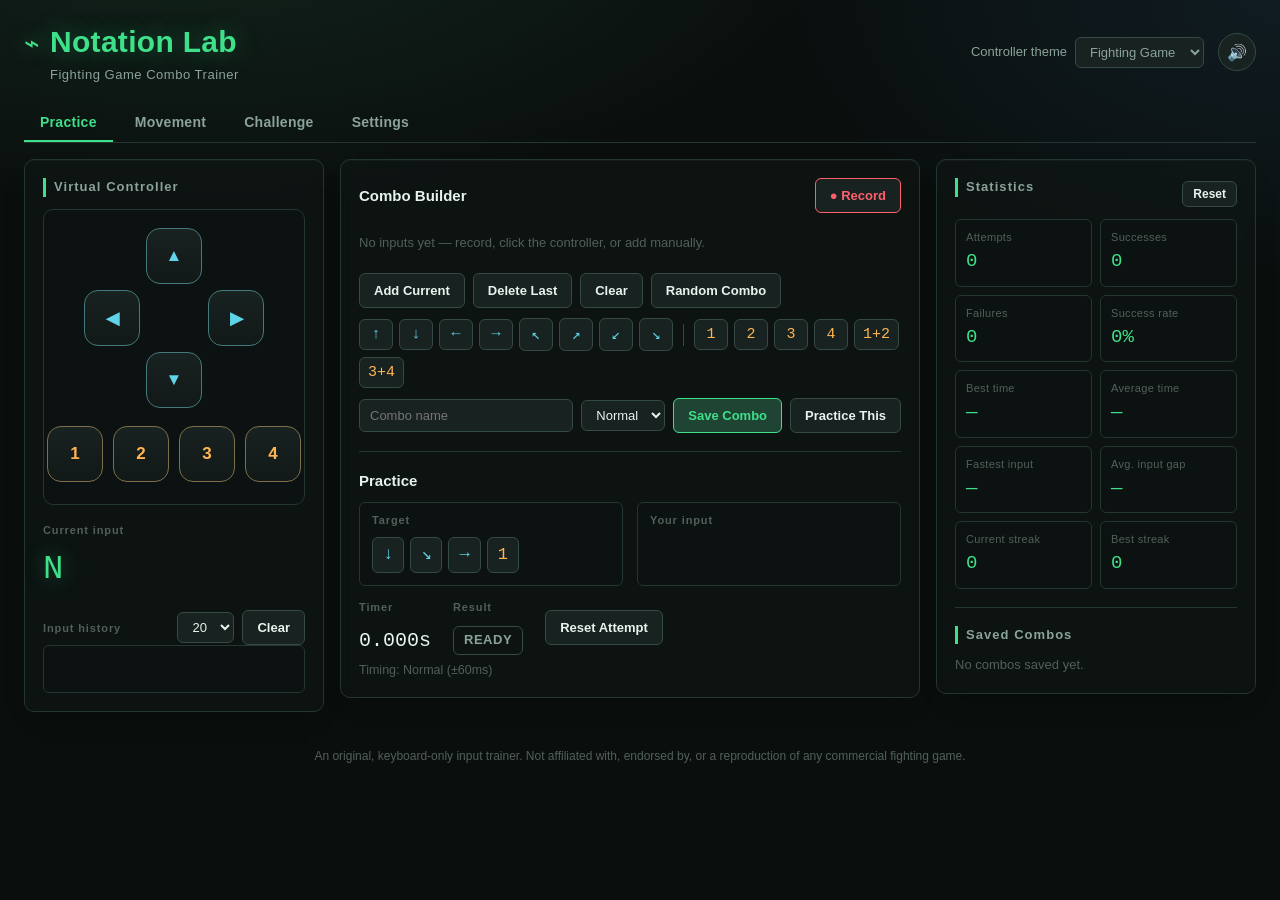
==== fighting-game-trainer/index.html @ c9b0a7a6 "prototype" ====
<!DOCTYPE html>
<html lang="en">
<head>
<meta charset="UTF-8" />
<meta name="viewport" content="width=device-width, initial-scale=1.0" />
<title>Notation Lab — Fighting Game Combo Trainer</title>
<meta name="description" content="Practice fighting-game directional inputs and combos on your keyboard, no controller required." />
<link rel="stylesheet" href="css/style.css" />
</head>
<body>
<div class="app-shell">

  <header class="app-header">
    <div class="brand">
      <span class="brand-mark" aria-hidden="true">⌁</span>
      <h1 class="app-title">Notation Lab<span class="app-subtitle">Fighting Game Combo Trainer</span></h1>
    </div>

    <div class="header-controls">
      <div class="field-inline">
        <label for="theme-select">Controller theme</label>
        <select id="theme-select">
          <option value="fighting-game">Fighting Game</option>
          <option value="classic-arcade">Classic Arcade</option>
          <option value="minimal">Minimal</option>
          <option value="leverless">Leverless</option>
        </select>
      </div>
      <button id="mute-btn" class="icon-btn" type="button" aria-pressed="false" aria-label="Mute sound">🔊</button>
    </div>
  </header>

  <nav class="tab-nav" role="tablist" aria-label="Trainer sections">
    <button class="tab-btn active" data-tab="practice" role="tab" aria-selected="true">Practice</button>
    <button class="tab-btn" data-tab="movement" role="tab" aria-selected="false">Movement</button>
    <button class="tab-btn" data-tab="challenge" role="tab" aria-selected="false">Challenge</button>
    <button class="tab-btn" data-tab="settings" role="tab" aria-selected="false">Settings</button>
  </nav>

  <main class="app-main">

    <!-- ================= LEFT: VIRTUAL CONTROLLER + LIVE INPUT ================= -->
    <section class="panel controller-panel" aria-label="Virtual controller">
      <h2 class="panel-title">Virtual Controller</h2>

      <div id="virtual-controller" class="virtual-controller theme-fighting-game" data-theme="fighting-game">
        <div class="vc-dpad" role="group" aria-label="Directions">
          <button class="vc-btn vc-dir" data-action="up" aria-label="Up">▲</button>
          <button class="vc-btn vc-dir" data-action="left" aria-label="Left">◀</button>
          <div class="vc-dpad-center" aria-hidden="true"></div>
          <button class="vc-btn vc-dir" data-action="right" aria-label="Right">▶</button>
          <button class="vc-btn vc-dir" data-action="down" aria-label="Down">▼</button>
        </div>
        <div class="vc-buttons" role="group" aria-label="Attack buttons">
          <button class="vc-btn vc-atk" data-action="button1" aria-label="Button 1">1</button>
          <button class="vc-btn vc-atk" data-action="button2" aria-label="Button 2">2</button>
          <button class="vc-btn vc-atk" data-action="button3" aria-label="Button 3">3</button>
          <button class="vc-btn vc-atk" data-action="button4" aria-label="Button 4">4</button>
        </div>
      </div>

      <div class="live-input">
        <div class="current-input-block">
          <span class="field-label">Current input</span>
          <div id="current-input-display" class="current-input" aria-live="polite">N</div>
        </div>

        <div class="history-block">
          <div class="history-header">
            <span class="field-label">Input history</span>
            <div class="history-controls">
              <select id="history-length-select" aria-label="History length">
                <option value="10">10</option>
                <option value="20" selected>20</option>
                <option value="30">30</option>
                <option value="50">50</option>
              </select>
              <button id="clear-history-btn" class="ghost-btn" type="button">Clear</button>
            </div>
          </div>
          <div id="input-history-display" class="input-history" aria-live="polite"></div>
        </div>
      </div>
    </section>

    <!-- ================= CENTER: TAB CONTENT ================= -->
    <section class="panel tab-content-panel" aria-label="Trainer modes">

      <div id="tab-practice" class="tab-panel active" role="tabpanel">
        <div class="subsection">
          <div class="subsection-header">
            <h3>Combo Builder</h3>
            <button id="builder-record-btn" class="rec-btn" type="button">● Record</button>
          </div>

          <div id="builder-sequence-display" class="token-row builder-empty" aria-live="polite">
            <span class="placeholder">No inputs yet — record, click the controller, or add manually.</span>
          </div>

          <div class="button-row">
            <button id="builder-add-current-btn" class="ghost-btn" type="button">Add Current</button>
            <button id="builder-delete-last-btn" class="ghost-btn" type="button">Delete Last</button>
            <button id="builder-clear-btn" class="ghost-btn" type="button">Clear</button>
            <button id="builder-random-btn" class="ghost-btn" type="button">Random Combo</button>
          </div>

          <div class="manual-palette" id="builder-manual-palette" aria-label="Insert notation manually">
            <button class="palette-btn" data-token="↑" type="button">↑</button>
            <button class="palette-btn" data-token="↓" type="button">↓</button>
            <button class="palette-btn" data-token="←" type="button">←</button>
            <button class="palette-btn" data-token="→" type="button">→</button>
            <button class="palette-btn" data-token="↖" type="button">↖</button>
            <button class="palette-btn" data-token="↗" type="button">↗</button>
            <button class="palette-btn" data-token="↙" type="button">↙</button>
            <button class="palette-btn" data-token="↘" type="button">↘</button>
            <span class="palette-divider" aria-hidden="true"></span>
            <button class="palette-btn atk" data-token="1" type="button">1</button>
            <button class="palette-btn atk" data-token="2" type="button">2</button>
            <button class="palette-btn atk" data-token="3" type="button">3</button>
            <button class="palette-btn atk" data-token="4" type="button">4</button>
            <button class="palette-btn atk" data-token="1+2" type="button">1+2</button>
            <button class="palette-btn atk" data-token="3+4" type="button">3+4</button>
          </div>

          <div class="save-row">
            <input id="builder-combo-name-input" type="text" placeholder="Combo name" maxlength="40" />
            <select id="builder-difficulty-select" aria-label="Combo difficulty">
              <option>Easy</option>
              <option selected>Normal</option>
              <option>Hard</option>
              <option>Expert</option>
            </select>
            <button id="builder-save-btn" class="primary-btn" type="button">Save Combo</button>
            <button id="builder-use-as-target-btn" class="ghost-btn" type="button">Practice This</button>
          </div>
        </div>

        <div class="subsection">
          <h3>Practice</h3>
          <div class="practice-grid">
            <div class="practice-block">
              <span class="field-label">Target</span>
              <div id="practice-target-display" class="token-row target-row"></div>
            </div>
            <div class="practice-block">
              <span class="field-label">Your input</span>
              <div id="practice-progress-display" class="token-row progress-row"></div>
            </div>
          </div>
          <div class="practice-meta">
            <div class="meta-stat">
              <span class="field-label">Timer</span>
              <span id="practice-timer-display" class="meta-value mono">0.000s</span>
            </div>
            <div class="meta-stat">
              <span class="field-label">Result</span>
              <span id="practice-result-display" class="meta-value result-badge">READY</span>
            </div>
            <button id="practice-reset-btn" class="ghost-btn" type="button">Reset Attempt</button>
          </div>
          <p id="practice-timing-note" class="hint-text">Timing: Normal (±60ms)</p>
        </div>
      </div>

      <div id="tab-movement" class="tab-panel" role="tabpanel">
        <div class="subsection">
          <h3>Movement Drills</h3>
          <div id="movement-exercise-list" class="exercise-list" role="list"></div>
        </div>
        <div class="subsection">
          <h3 id="movement-active-name">Select a drill</h3>
          <div class="practice-grid">
            <div class="practice-block">
              <span class="field-label">Target</span>
              <div id="movement-target-display" class="token-row target-row"></div>
            </div>
            <div class="practice-block">
              <span class="field-label">Your input</span>
              <div id="movement-progress-display" class="token-row progress-row"></div>
            </div>
          </div>
          <div class="practice-meta">
            <div class="meta-stat">
              <span class="field-label">Result</span>
              <span id="movement-result-display" class="meta-value result-badge">READY</span>
            </div>
            <button id="movement-reset-btn" class="ghost-btn" type="button">Reset</button>
          </div>
        </div>
      </div>

      <div id="tab-challenge" class="tab-panel" role="tabpanel">
        <div class="subsection">
          <div class="subsection-header">
            <h3>Random Challenge</h3>
            <div class="field-inline">
              <label for="challenge-difficulty-select">Difficulty</label>
              <select id="challenge-difficulty-select">
                <option>Easy</option>
                <option selected>Normal</option>
                <option>Hard</option>
                <option>Expert</option>
              </select>
            </div>
          </div>
          <button id="challenge-new-btn" class="primary-btn" type="button">New Challenge</button>

          <div class="practice-grid">
            <div class="practice-block">
              <span class="field-label">Target</span>
              <div id="challenge-target-display" class="token-row target-row"></div>
            </div>
            <div class="practice-block">
              <span class="field-label">Your input</span>
              <div id="challenge-progress-display" class="token-row progress-row"></div>
            </div>
          </div>
          <div class="practice-meta">
            <div class="meta-stat">
              <span class="field-label">Timer</span>
              <span id="challenge-timer-display" class="meta-value mono">0.000s</span>
            </div>
            <div class="meta-stat">
              <span class="field-label">Result</span>
              <span id="challenge-result-display" class="meta-value result-badge">READY</span>
            </div>
          </div>
        </div>
      </div>

      <div id="tab-settings" class="tab-panel" role="tabpanel">
        <div class="subsection">
          <h3>Key Mapping</h3>
          <p class="hint-text">Click a binding, then press the key you want to use.</p>
          <div id="keybind-list" class="keybind-list">
            <div class="keybind-row"><span>Up</span><button class="remap-btn" data-action="up" type="button">C</button></div>
            <div class="keybind-row"><span>Down</span><button class="remap-btn" data-action="down" type="button">W</button></div>
            <div class="keybind-row"><span>Left</span><button class="remap-btn" data-action="left" type="button">Q</button></div>
            <div class="keybind-row"><span>Right</span><button class="remap-btn" data-action="right" type="button">E</button></div>
            <div class="keybind-row"><span>Button 1</span><button class="remap-btn" data-action="button1" type="button">J</button></div>
            <div class="keybind-row"><span>Button 2</span><button class="remap-btn" data-action="button2" type="button">K</button></div>
            <div class="keybind-row"><span>Button 3</span><button class="remap-btn" data-action="button3" type="button">U</button></div>
            <div class="keybind-row"><span>Button 4</span><button class="remap-btn" data-action="button4" type="button">I</button></div>
          </div>
          <p id="keybind-conflict-warning" class="warning-text hidden" role="alert"></p>
        </div>

        <div class="subsection">
          <h3>Timing &amp; Sound</h3>
          <div class="field-inline">
            <label for="timing-difficulty-select">Timing difficulty</label>
            <select id="timing-difficulty-select">
              <option value="strict">Strict (±30ms)</option>
              <option value="normal" selected>Normal (±60ms)</option>
              <option value="relaxed">Relaxed (±100ms)</option>
            </select>
          </div>
          <div class="field-inline">
            <label for="sound-toggle-checkbox">Sound feedback</label>
            <input id="sound-toggle-checkbox" type="checkbox" checked />
          </div>
          <div class="field-inline">
            <label for="reduced-motion-checkbox">Reduce motion</label>
            <input id="reduced-motion-checkbox" type="checkbox" />
          </div>
        </div>

        <div class="button-row">
          <button id="save-settings-btn" class="primary-btn" type="button">Save Settings</button>
          <button id="reset-defaults-btn" class="ghost-btn" type="button">Reset Defaults</button>
          <span id="settings-saved-note" class="hint-text" aria-live="polite"></span>
        </div>
      </div>

    </section>

    <!-- ================= RIGHT: STATISTICS + SAVED COMBOS ================= -->
    <section class="panel side-panel" aria-label="Statistics and saved combos">
      <div class="subsection">
        <div class="subsection-header">
          <h2 class="panel-title">Statistics</h2>
          <button id="reset-stats-btn" class="ghost-btn small" type="button">Reset</button>
        </div>
        <div class="stats-grid" id="stats-grid">
          <div class="stat-card"><span class="stat-value" id="stat-total-attempts">0</span><span class="stat-label">Attempts</span></div>
          <div class="stat-card"><span class="stat-value" id="stat-successful-attempts">0</span><span class="stat-label">Successes</span></div>
          <div class="stat-card"><span class="stat-value" id="stat-failed-attempts">0</span><span class="stat-label">Failures</span></div>
          <div class="stat-card"><span class="stat-value" id="stat-success-rate">0%</span><span class="stat-label">Success rate</span></div>
          <div class="stat-card"><span class="stat-value" id="stat-best-time">—</span><span class="stat-label">Best time</span></div>
          <div class="stat-card"><span class="stat-value" id="stat-average-time">—</span><span class="stat-label">Average time</span></div>
          <div class="stat-card"><span class="stat-value" id="stat-fastest-input">—</span><span class="stat-label">Fastest input</span></div>
          <div class="stat-card"><span class="stat-value" id="stat-average-gap">—</span><span class="stat-label">Avg. input gap</span></div>
          <div class="stat-card"><span class="stat-value" id="stat-current-streak">0</span><span class="stat-label">Current streak</span></div>
          <div class="stat-card"><span class="stat-value" id="stat-best-streak">0</span><span class="stat-label">Best streak</span></div>
        </div>
      </div>

      <div class="subsection">
        <h2 class="panel-title">Saved Combos</h2>
        <ul id="saved-combos-list" class="saved-combos-list">
          <li class="empty-note">No combos saved yet.</li>
        </ul>
      </div>
    </section>

  </main>

  <footer class="app-footer">
    <p>An original, keyboard-only input trainer. Not affiliated with, endorsed by, or a reproduction of any commercial fighting game.</p>
  </footer>
</div>

<script type="module" src="js/app.js"></script>
</body>
</html>
---- fighting-game-trainer/css/style.css ----
/* =========================================================================
   Notation Lab — Fighting Game Combo Trainer
   Design language: a deep-graphite arcade cabinet panel. Phosphor-green is the
   marquee accent (per brief); amber marks attack buttons, cyan marks
   direction/info readouts, so the two input families are always visually
   distinct at a glance. Notation and timers use a monospaced, tabular-numeral
   face because they are literal readouts, not decoration.
   ========================================================================= */

:root {
  --bg-void: #0a0f0e;
  --bg-panel: #10171685;
  --bg-panel-solid: #121918;
  --bg-raised: #182220;
  --bg-inset: #0c1211;
  --border-hairline: #253531;
  --border-strong: #354a44;

  --text-primary: #e7f3ee;
  --text-dim: #8aa39b;
  --text-faint: #526059;

  --accent-phosphor: #3fe08a;
  --accent-phosphor-dim: #1f7a4c;
  --accent-amber: #ffb454;
  --accent-cyan: #5fd4e8;
  --accent-danger: #ff5f6d;
  --accent-gold: #ffd166;

  --font-display: 'Segoe UI', 'Helvetica Neue', Arial, sans-serif;
  --font-body: -apple-system, BlinkMacSystemFont, 'Segoe UI', Roboto, Helvetica, Arial, sans-serif;
  --font-mono: ui-monospace, 'Cascadia Code', 'Consolas', 'SFMono-Regular', 'Liberation Mono', monospace;

  --radius-sm: 6px;
  --radius-md: 10px;
  --shadow-panel: 0 1px 0 rgba(255, 255, 255, 0.03) inset, 0 12px 24px -16px rgba(0, 0, 0, 0.6);

  --motion-fast: 90ms;
  --motion-med: 180ms;
}

* { box-sizing: border-box; }

html, body {
  height: 100%;
}

body {
  margin: 0;
  background:
    radial-gradient(1100px 500px at 15% -10%, #12241c 0%, transparent 60%),
    radial-gradient(900px 500px at 100% 0%, #101c22 0%, transparent 55%),
    var(--bg-void);
  color: var(--text-primary);
  font-family: var(--font-body);
  font-size: 15px;
  line-height: 1.45;
  -webkit-font-smoothing: antialiased;
}

::selection { background: var(--accent-phosphor-dim); color: var(--text-primary); }

a { color: var(--accent-cyan); }

button, select, input {
  font-family: inherit;
  color: inherit;
}

:focus-visible {
  outline: 2px solid var(--accent-cyan);
  outline-offset: 2px;
  border-radius: var(--radius-sm);
}

.hidden { display: none !important; }

/* ------------------------------------------------------------- Shell ---- */

.app-shell {
  max-width: 1440px;
  margin: 0 auto;
  padding: 20px 24px 40px;
  display: flex;
  flex-direction: column;
  gap: 16px;
  min-height: 100%;
}

/* ------------------------------------------------------------ Header ---- */

.app-header {
  display: flex;
  align-items: center;
  justify-content: space-between;
  flex-wrap: wrap;
  gap: 16px;
  padding-bottom: 4px;
}

.brand {
  display: flex;
  align-items: baseline;
  gap: 10px;
}

.brand-mark {
  font-size: 26px;
  color: var(--accent-phosphor);
  text-shadow: 0 0 18px rgba(63, 224, 138, 0.55);
  line-height: 1;
}

.app-title {
  margin: 0;
  font-family: var(--font-display);
  font-weight: 800;
  font-size: clamp(22px, 3vw, 30px);
  letter-spacing: 0.01em;
  color: var(--accent-phosphor);
  text-shadow: 0 0 24px rgba(63, 224, 138, 0.35);
  display: flex;
  flex-direction: column;
  gap: 2px;
}

.app-subtitle {
  font-family: var(--font-body);
  font-weight: 500;
  font-size: 13px;
  letter-spacing: 0.04em;
  color: var(--text-dim);
  text-shadow: none;
}

.header-controls {
  display: flex;
  align-items: center;
  gap: 14px;
}

.field-inline {
  display: flex;
  align-items: center;
  gap: 8px;
  font-size: 13px;
  color: var(--text-dim);
}

.field-inline label { white-space: nowrap; }

select {
  background: var(--bg-raised);
  border: 1px solid var(--border-strong);
  border-radius: var(--radius-sm);
  padding: 6px 10px;
  font-size: 13px;
}

.icon-btn {
  width: 38px;
  height: 38px;
  border-radius: 50%;
  border: 1px solid var(--border-strong);
  background: var(--bg-raised);
  font-size: 16px;
  cursor: pointer;
  transition: border-color var(--motion-fast), transform var(--motion-fast);
}
.icon-btn:hover { border-color: var(--accent-phosphor); }
.icon-btn:active { transform: scale(0.94); }

/* -------------------------------------------------------------- Tabs ---- */

.tab-nav {
  display: flex;
  gap: 6px;
  border-bottom: 1px solid var(--border-hairline);
  padding-bottom: 0;
}

.tab-btn {
  appearance: none;
  border: none;
  background: transparent;
  color: var(--text-dim);
  font-size: 14px;
  font-weight: 600;
  letter-spacing: 0.02em;
  padding: 10px 16px;
  cursor: pointer;
  border-bottom: 2px solid transparent;
  transition: color var(--motion-fast), border-color var(--motion-fast);
}
.tab-btn:hover { color: var(--text-primary); }
.tab-btn.active {
  color: var(--accent-phosphor);
  border-bottom-color: var(--accent-phosphor);
}

/* -------------------------------------------------------------- Main ---- */

.app-main {
  display: grid;
  grid-template-columns: 300px minmax(0, 1fr) 320px;
  gap: 16px;
  align-items: start;
}

.panel {
  background: var(--bg-panel);
  border: 1px solid var(--border-hairline);
  border-radius: var(--radius-md);
  padding: 18px;
  box-shadow: var(--shadow-panel);
  backdrop-filter: blur(6px);
}

.panel-title {
  margin: 0 0 12px;
  font-family: var(--font-display);
  font-size: 13px;
  font-weight: 700;
  letter-spacing: 0.08em;
  color: var(--text-dim);
  border-left: 3px solid var(--accent-phosphor);
  padding-left: 8px;
}

.subsection {
  padding-bottom: 18px;
  margin-bottom: 18px;
  border-bottom: 1px solid var(--border-hairline);
}
.subsection:last-child {
  border-bottom: none;
  margin-bottom: 0;
  padding-bottom: 0;
}

.subsection h3 {
  margin: 0 0 10px;
  font-size: 15px;
  font-weight: 700;
  color: var(--text-primary);
}

.subsection-header {
  display: flex;
  align-items: center;
  justify-content: space-between;
  gap: 12px;
  margin-bottom: 10px;
}
.subsection-header h3 { margin: 0; }

.hint-text {
  color: var(--text-faint);
  font-size: 12.5px;
  margin: 6px 0 0;
}

.warning-text {
  color: var(--accent-amber);
  font-size: 12.5px;
  margin: 10px 0 0;
  padding: 8px 10px;
  border: 1px solid var(--accent-amber);
  border-radius: var(--radius-sm);
  background: rgba(255, 180, 84, 0.08);
}

/* ------------------------------------------------------ Virtual controller */

.virtual-controller {
  display: flex;
  flex-direction: column;
  align-items: center;
  gap: 18px;
  padding: 18px 8px 22px;
  margin-bottom: 18px;
  border-radius: var(--radius-md);
  background: var(--bg-inset);
  border: 1px solid var(--border-hairline);
}

.vc-dpad {
  display: grid;
  grid-template-columns: 56px 56px 56px;
  grid-template-rows: 56px 56px 56px;
  gap: 6px;
  place-items: center;
}
.vc-dpad button[data-action="up"] { grid-column: 2; grid-row: 1; }
.vc-dpad button[data-action="left"] { grid-column: 1; grid-row: 2; }
.vc-dpad-center { grid-column: 2; grid-row: 2; width: 56px; height: 56px; }
.vc-dpad button[data-action="right"] { grid-column: 3; grid-row: 2; }
.vc-dpad button[data-action="down"] { grid-column: 2; grid-row: 3; }

.vc-buttons {
  display: flex;
  gap: 10px;
}

.vc-btn {
  width: 56px;
  height: 56px;
  border-radius: 14px;
  border: 1px solid var(--border-strong);
  background: linear-gradient(180deg, var(--bg-raised), var(--bg-panel-solid));
  color: var(--text-primary);
  font-size: 17px;
  font-weight: 700;
  cursor: pointer;
  user-select: none;
  touch-action: none;
  transition: transform var(--motion-fast), border-color var(--motion-fast), box-shadow var(--motion-fast), background var(--motion-fast);
}

.vc-btn.vc-dir { color: var(--accent-cyan); border-color: color-mix(in srgb, var(--accent-cyan) 35%, var(--border-strong)); }
.vc-btn.vc-atk { color: var(--accent-amber); border-color: color-mix(in srgb, var(--accent-amber) 35%, var(--border-strong)); }

.vc-btn:hover { transform: translateY(-1px); }

.vc-btn.active.vc-dir {
  background: color-mix(in srgb, var(--accent-cyan) 22%, var(--bg-raised));
  border-color: var(--accent-cyan);
  box-shadow: 0 0 16px color-mix(in srgb, var(--accent-cyan) 45%, transparent);
  transform: translateY(1px) scale(0.97);
}
.vc-btn.active.vc-atk {
  background: color-mix(in srgb, var(--accent-amber) 22%, var(--bg-raised));
  border-color: var(--accent-amber);
  box-shadow: 0 0 16px color-mix(in srgb, var(--accent-amber) 45%, transparent);
  transform: translateY(1px) scale(0.97);
}

/* Theme variants — same DOM & logic, different presentation */
.virtual-controller.theme-classic-arcade { background: #1a120c; border-color: #4a3420; }
.virtual-controller.theme-classic-arcade .vc-btn { border-radius: 50%; background: radial-gradient(circle at 35% 30%, #3a2415, #1c130b); }
.virtual-controller.theme-classic-arcade .vc-btn.vc-dir { color: #ffd8a8; }
.virtual-controller.theme-classic-arcade .vc-btn.vc-atk { color: #ff8a5c; }

.virtual-controller.theme-minimal { background: transparent; border-style: dashed; }
.virtual-controller.theme-minimal .vc-btn { border-radius: 4px; background: transparent; box-shadow: none; }

.virtual-controller.theme-leverless { background: #0a0a0d; border-color: #2a2a35; }
.virtual-controller.theme-leverless .vc-dpad { grid-template-columns: 50px 50px 50px; grid-template-rows: 50px 50px 50px; }
.virtual-controller.theme-leverless .vc-btn { border-radius: 10px; width: 50px; height: 50px; }
.virtual-controller.theme-leverless .vc-buttons .vc-btn { width: 62px; height: 62px; border-radius: 50%; }

/* ------------------------------------------------------------ Live input */

.live-input {
  display: flex;
  flex-direction: column;
  gap: 16px;
}

.field-label {
  display: block;
  font-size: 11px;
  font-weight: 700;
  letter-spacing: 0.08em;
  color: var(--text-faint);
  margin-bottom: 6px;
}

.current-input {
  font-family: var(--font-mono);
  font-size: 34px;
  font-variant-numeric: tabular-nums;
  color: var(--accent-phosphor);
  text-shadow: 0 0 20px rgba(63, 224, 138, 0.4);
  min-height: 1.2em;
}
.current-input.token-atk { color: var(--accent-amber); text-shadow: 0 0 20px rgba(255, 180, 84, 0.4); }

.history-header {
  display: flex;
  align-items: baseline;
  justify-content: space-between;
  gap: 8px;
}

.history-controls {
  display: flex;
  align-items: center;
  gap: 8px;
}

.input-history {
  display: flex;
  gap: 6px;
  overflow-x: auto;
  padding: 10px;
  min-height: 48px;
  border-radius: var(--radius-sm);
  background: var(--bg-inset);
  border: 1px solid var(--border-hairline);
  align-items: center;
}

/* --------------------------------------------------------------- Chips -- */

.token-row {
  display: flex;
  flex-wrap: wrap;
  gap: 6px;
  align-items: center;
  min-height: 40px;
}

.token-chip {
  font-family: var(--font-mono);
  font-size: 17px;
  padding: 5px 10px;
  border-radius: var(--radius-sm);
  background: var(--bg-raised);
  border: 1px solid var(--border-strong);
  color: var(--accent-cyan);
  white-space: nowrap;
}
.token-chip.token-atk { color: var(--accent-amber); }
.token-chip.history-chip { flex: 0 0 auto; }

.token-chip.token-matched {
  color: var(--accent-phosphor);
  border-color: var(--accent-phosphor);
  background: color-mix(in srgb, var(--accent-phosphor) 12%, var(--bg-raised));
}
.token-chip.token-pending {
  color: var(--text-faint);
  opacity: 0.7;
}

.placeholder, .empty-note {
  color: var(--text-faint);
  font-size: 13px;
  font-style: normal;
}

/* -------------------------------------------------------------- Buttons */

.primary-btn, .ghost-btn, .rec-btn {
  appearance: none;
  border-radius: var(--radius-sm);
  padding: 9px 14px;
  font-size: 13px;
  font-weight: 600;
  cursor: pointer;
  transition: transform var(--motion-fast), border-color var(--motion-fast), background var(--motion-fast);
}
.primary-btn:active, .ghost-btn:active, .rec-btn:active { transform: scale(0.97); }

.primary-btn {
  border: 1px solid var(--accent-phosphor);
  background: color-mix(in srgb, var(--accent-phosphor) 18%, var(--bg-raised));
  color: var(--accent-phosphor);
}
.primary-btn:hover { background: color-mix(in srgb, var(--accent-phosphor) 28%, var(--bg-raised)); }

.ghost-btn {
  border: 1px solid var(--border-strong);
  background: var(--bg-raised);
  color: var(--text-primary);
}
.ghost-btn:hover { border-color: var(--accent-cyan); }
.ghost-btn.small { padding: 5px 10px; font-size: 12px; }
.ghost-btn.danger { color: var(--accent-danger); }
.ghost-btn.danger:hover { border-color: var(--accent-danger); }

.rec-btn {
  border: 1px solid var(--accent-danger);
  background: var(--bg-raised);
  color: var(--accent-danger);
}
.rec-btn.recording {
  background: color-mix(in srgb, var(--accent-danger) 22%, var(--bg-raised));
  animation: pulse-rec 1.1s ease-in-out infinite;
}

@keyframes pulse-rec {
  0%, 100% { box-shadow: 0 0 0 rgba(255, 95, 109, 0); }
  50% { box-shadow: 0 0 14px rgba(255, 95, 109, 0.55); }
}

.button-row {
  display: flex;
  flex-wrap: wrap;
  gap: 8px;
  margin: 10px 0;
}

/* ------------------------------------------------------------- Palette -- */

.manual-palette {
  display: flex;
  flex-wrap: wrap;
  gap: 6px;
  align-items: center;
  margin: 10px 0;
}

.palette-btn {
  font-family: var(--font-mono);
  font-size: 15px;
  min-width: 34px;
  padding: 6px 8px;
  border-radius: var(--radius-sm);
  border: 1px solid var(--border-strong);
  background: var(--bg-raised);
  color: var(--accent-cyan);
  cursor: pointer;
}
.palette-btn.atk { color: var(--accent-amber); }
.palette-btn:hover { border-color: currentColor; }

.palette-divider {
  width: 1px;
  height: 22px;
  background: var(--border-strong);
  margin: 0 4px;
}

/* -------------------------------------------------------------- Save row */

.save-row {
  display: flex;
  flex-wrap: wrap;
  gap: 8px;
  align-items: center;
}

.save-row input[type="text"] {
  flex: 1 1 160px;
  background: var(--bg-raised);
  border: 1px solid var(--border-strong);
  border-radius: var(--radius-sm);
  padding: 8px 10px;
  font-size: 13px;
}

/* ----------------------------------------------------------- Practice --- */

.practice-grid {
  display: grid;
  grid-template-columns: 1fr 1fr;
  gap: 14px;
  margin-bottom: 14px;
}

.practice-block {
  background: var(--bg-inset);
  border: 1px solid var(--border-hairline);
  border-radius: var(--radius-sm);
  padding: 10px 12px;
}

.practice-meta {
  display: flex;
  align-items: center;
  gap: 22px;
  flex-wrap: wrap;
}

.meta-stat {
  display: flex;
  flex-direction: column;
  gap: 4px;
}

.meta-value {
  font-family: var(--font-mono);
  font-size: 20px;
}
.meta-value.mono { color: var(--text-primary); }

.result-badge {
  display: inline-block;
  padding: 4px 10px;
  border-radius: var(--radius-sm);
  font-family: var(--font-display);
  font-size: 13px;
  font-weight: 800;
  letter-spacing: 0.04em;
  border: 1px solid var(--border-strong);
}
.result-neutral { color: var(--text-dim); }
.result-good { color: var(--accent-phosphor); border-color: var(--accent-phosphor); background: color-mix(in srgb, var(--accent-phosphor) 12%, transparent); }
.result-warn { color: var(--accent-gold); border-color: var(--accent-gold); background: color-mix(in srgb, var(--accent-gold) 12%, transparent); }
.result-bad { color: var(--accent-danger); border-color: var(--accent-danger); background: color-mix(in srgb, var(--accent-danger) 12%, transparent); }

/* ------------------------------------------------------------ Exercises */

.exercise-list {
  display: flex;
  flex-wrap: wrap;
  gap: 8px;
}

.exercise-btn {
  border: 1px solid var(--border-strong);
  background: var(--bg-raised);
  color: var(--text-primary);
  border-radius: var(--radius-sm);
  padding: 8px 12px;
  font-size: 13px;
  cursor: pointer;
}
.exercise-btn:hover { border-color: var(--accent-cyan); }
.exercise-btn.active {
  border-color: var(--accent-phosphor);
  color: var(--accent-phosphor);
  background: color-mix(in srgb, var(--accent-phosphor) 12%, var(--bg-raised));
}

/* ------------------------------------------------------------- Settings */

.keybind-list {
  display: grid;
  grid-template-columns: repeat(auto-fit, minmax(150px, 1fr));
  gap: 10px;
  margin-bottom: 8px;
}

.keybind-row {
  display: flex;
  align-items: center;
  justify-content: space-between;
  gap: 10px;
  background: var(--bg-inset);
  border: 1px solid var(--border-hairline);
  border-radius: var(--radius-sm);
  padding: 8px 10px;
}

.remap-btn {
  min-width: 64px;
  font-family: var(--font-mono);
  font-size: 13px;
  padding: 6px 10px;
  border-radius: var(--radius-sm);
  border: 1px solid var(--border-strong);
  background: var(--bg-raised);
  color: var(--accent-cyan);
  cursor: pointer;
}
.remap-btn.listening {
  border-color: var(--accent-gold);
  color: var(--accent-gold);
  animation: pulse-rec 1s ease-in-out infinite;
}

#tab-settings .field-inline { margin-bottom: 12px; }
#tab-settings .field-inline label { flex: 1; color: var(--text-primary); }

/* --------------------------------------------------------------- Stats -- */

.stats-grid {
  display: grid;
  grid-template-columns: 1fr 1fr;
  gap: 8px;
}

.stat-card {
  display: flex;
  flex-direction: column-reverse;
  gap: 2px;
  padding: 10px;
  border-radius: var(--radius-sm);
  background: var(--bg-inset);
  border: 1px solid var(--border-hairline);
}

.stat-value {
  font-family: var(--font-mono);
  font-size: 19px;
  color: var(--accent-phosphor);
}

.stat-label {
  font-size: 11px;
  color: var(--text-faint);
  letter-spacing: 0.03em;
}

/* --------------------------------------------------------- Saved combos */

.saved-combos-list {
  list-style: none;
  margin: 0;
  padding: 0;
  display: flex;
  flex-direction: column;
  gap: 10px;
  max-height: 420px;
  overflow-y: auto;
}

.combo-item {
  background: var(--bg-inset);
  border: 1px solid var(--border-hairline);
  border-radius: var(--radius-sm);
  padding: 10px 12px;
}

.combo-item-header {
  display: flex;
  align-items: center;
  justify-content: space-between;
  margin-bottom: 6px;
}

.combo-name { font-weight: 700; }
.combo-difficulty {
  font-size: 11px;
  color: var(--text-faint);
  border: 1px solid var(--border-strong);
  border-radius: 999px;
  padding: 1px 8px;
}

.combo-sequence-row { min-height: unset; margin-bottom: 6px; }
.combo-meta { font-size: 12px; color: var(--text-faint); margin-bottom: 8px; }
.combo-actions { display: flex; flex-wrap: wrap; gap: 6px; }

/* -------------------------------------------------------------- Footer -- */

.app-footer {
  text-align: center;
  color: var(--text-faint);
  font-size: 12px;
  padding-top: 8px;
}

/* ------------------------------------------------------- Tab panels ---- */

.tab-panel { display: none; }
.tab-panel.active { display: block; }

/* ----------------------------------------------------- Responsiveness -- */

@media (max-width: 1100px) {
  .app-main {
    grid-template-columns: 1fr 1fr;
  }
  .controller-panel { grid-column: 1 / -1; }
}

@media (max-width: 760px) {
  .app-shell { padding: 14px 14px 28px; }
  .app-main { grid-template-columns: 1fr; }
  .practice-grid { grid-template-columns: 1fr; }
  .stats-grid { grid-template-columns: 1fr 1fr; }
  .vc-btn { width: 48px; height: 48px; }
  .vc-dpad { grid-template-columns: 48px 48px 48px; grid-template-rows: 48px 48px 48px; }
  .vc-dpad-center { width: 48px; height: 48px; }
}

/* --------------------------------------------------- Reduced motion ---- */

@media (prefers-reduced-motion: reduce) {
  *, *::before, *::after {
    animation-duration: 0.001ms !important;
    animation-iteration-count: 1 !important;
    transition-duration: 0.001ms !important;
  }
}

body.force-reduced-motion *, body.force-reduced-motion *::before, body.force-reduced-motion *::after {
  animation-duration: 0.001ms !important;
  animation-iteration-count: 1 !important;
  transition-duration: 0.001ms !important;
}
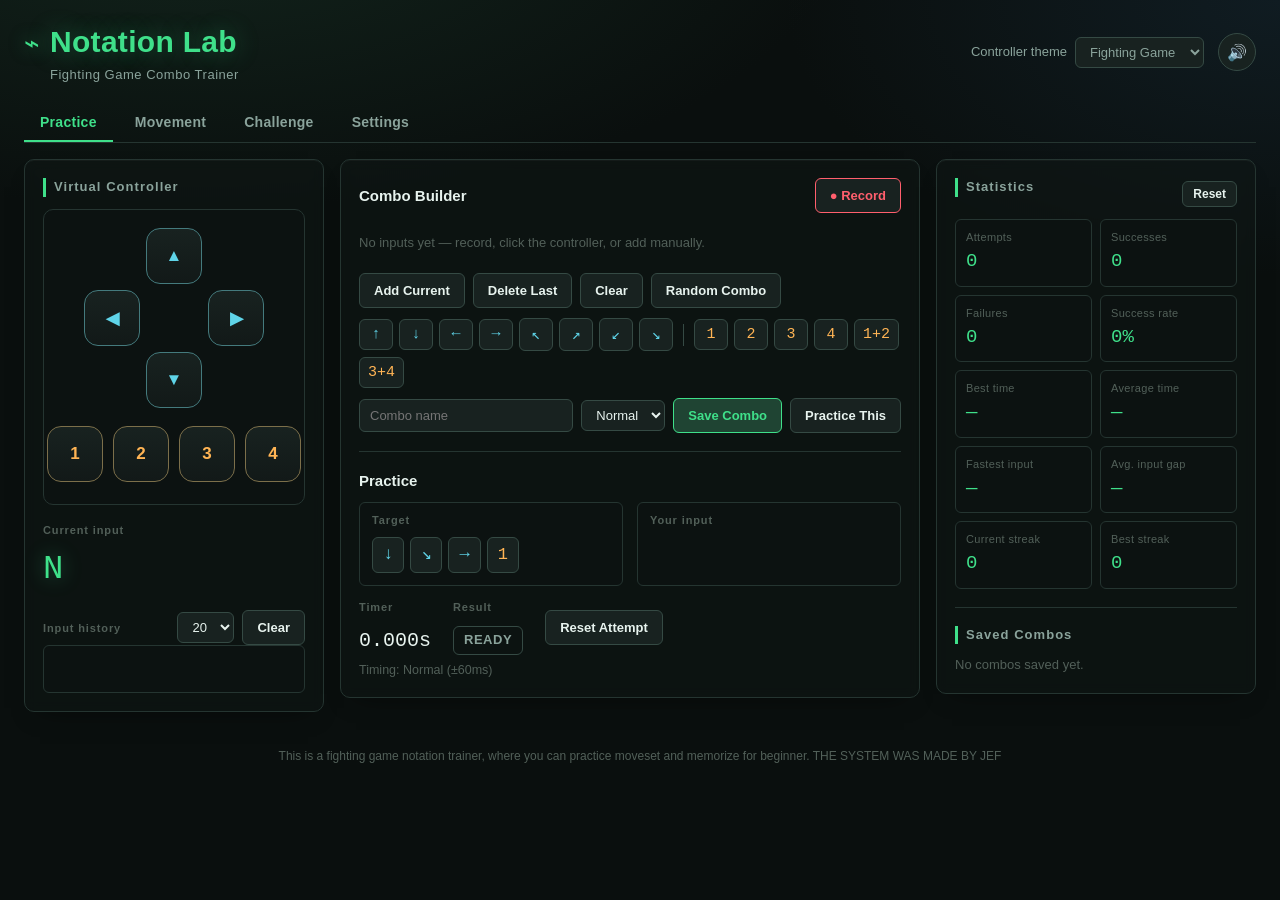
==== commit ff708a99: "Add files via upload" ====
--- a/fighting-game-trainer/index.html
+++ b/fighting-game-trainer/index.html
@@ -306,7 +306,7 @@
   </main>
 
   <footer class="app-footer">
-    <p>An original, keyboard-only input trainer. Not affiliated with, endorsed by, or a reproduction of any commercial fighting game.</p>
+    <p>This is a fighting game notation trainer, where you can practice moveset and memorize for beginner. THE SYSTEM WAS MADE BY JEF</p>
   </footer>
 </div>
 
